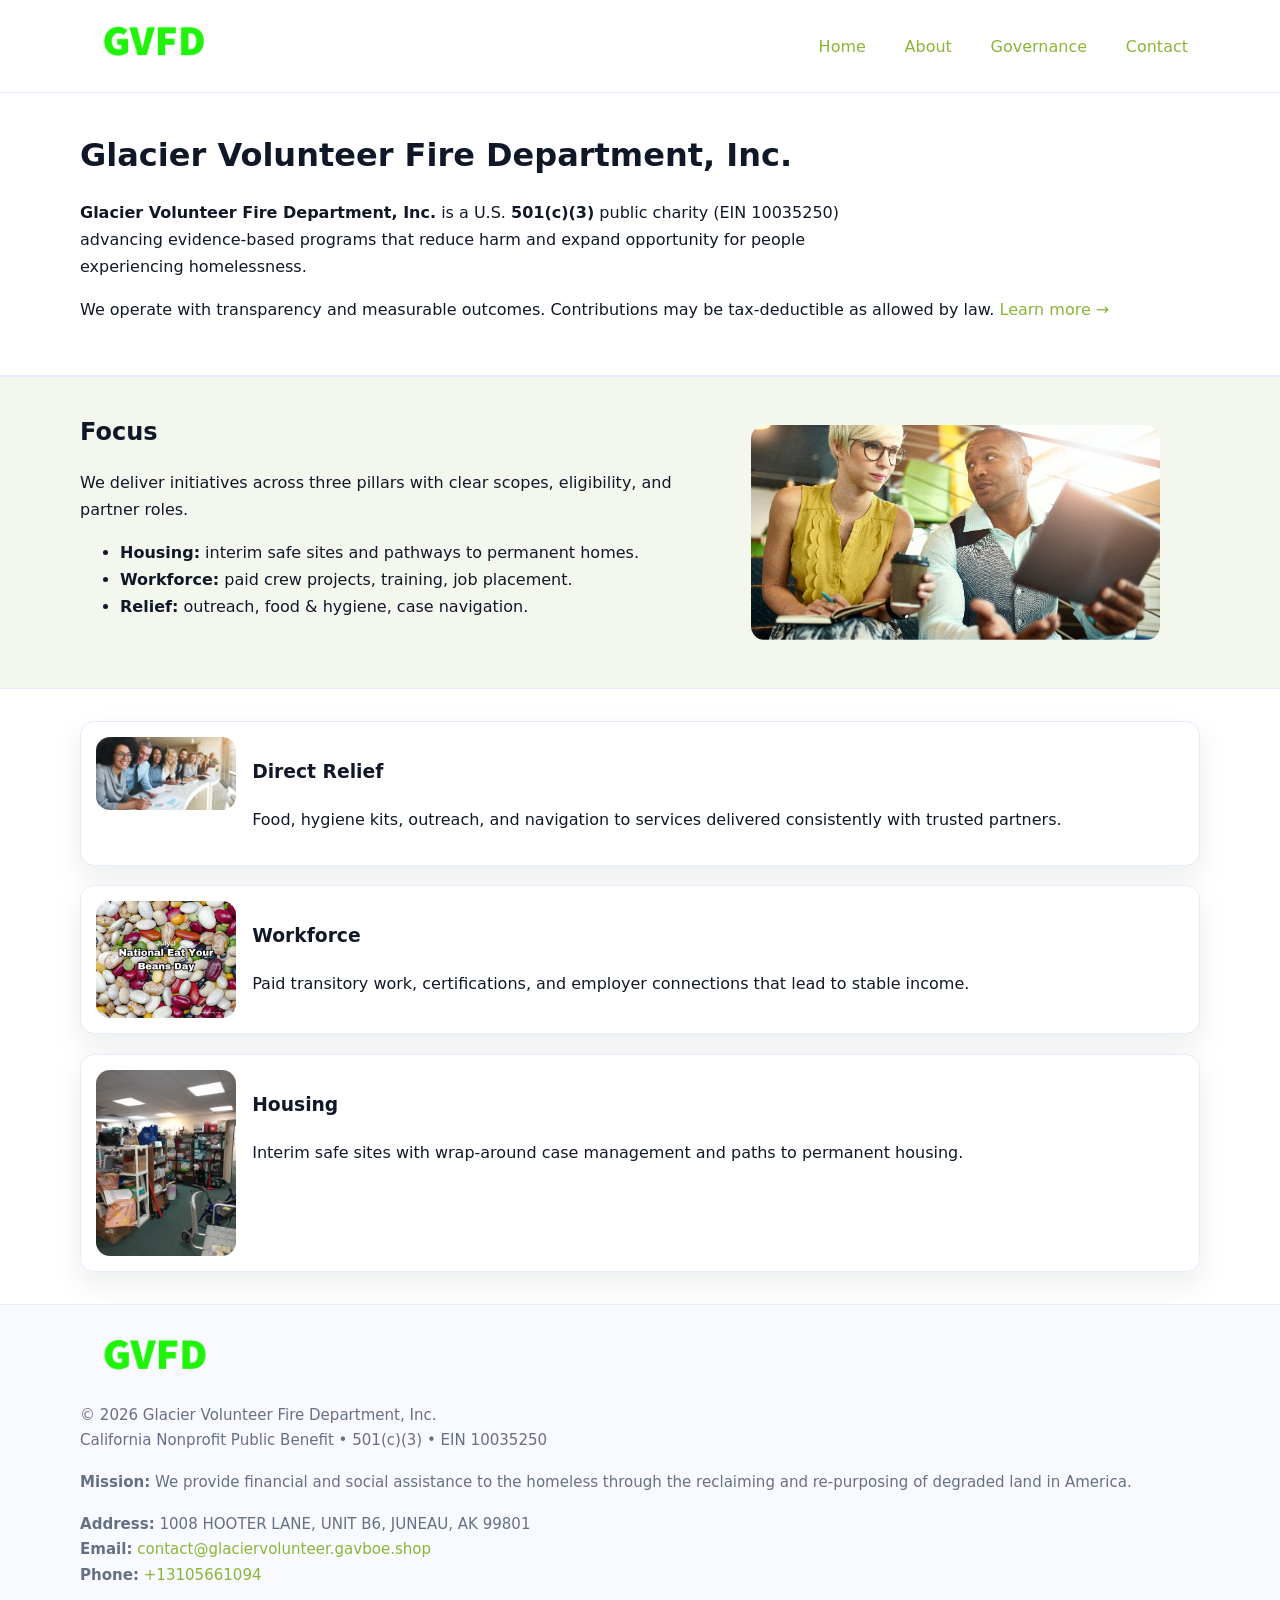
==== index.html @ 4a66f9c6 "Initial commit" ====
<!doctype html>
<html lang="en">
<head>
<meta charset="utf-8"/><meta name="viewport" content="width=device-width,initial-scale=1"/>
<title>Glacier Volunteer Fire Department, Inc. – Nonprofit • 2025</title>
<link rel="stylesheet" href="assets/styles.css"/><link rel="icon" href="images/logo.png">
<meta name="data-ein" content="10035250"><meta name="data-name" content="Glacier Volunteer Fire Department, Inc.">
<meta name="data-email" content="contact@glaciervolunteer.gavboe.shop"><meta name="data-phone" content="+13105661094">
<meta name="data-address" content="1008 HOOTER LANE, UNIT B6, JUNEAU, AK 99801"><meta name="data-map" content="1008+HOOTER+LANE,+UNIT+B6,+JUNEAU,+AK+99801">
  <meta name="description" content="Our nonprofit strengthens the community with programs focused on arts education and cultural programs.">
</head>
<body>
<div style="position:absolute;left:-9999px;top:-9999px;opacity:0" data-uniq="{{UNIQUE_BLOB}}">
  <span>Our nonprofit strengthens the community with programs focused on arts education and cultural programs.</span><svg width="12" height="12" viewBox="0 0 12 12" xmlns="http://www.w3.org/2000/svg"><circle cx="6" cy="6" r="5" fill="#047857"/></svg><img src="images/jobs.jpg" width="1" height="1" alt="" loading="lazy"/>
</div>

<header>
  <div class="header-wrap">
    <a href="index.html"><img src="images/logo.png" alt="Glacier Volunteer Fire Department, Inc. logo" style="width:148px"></a>
    <nav>
      <a class="active" href="index.html">Home</a>
      <a href="about.html">About</a>
      <a href="governance.html">Governance</a>
      <a href="contact.html">Contact</a>
    </nav>
  </div>
</header>

<main>
  <section class="ce17b703ca3">
    <div class="container">
      <h1>Glacier Volunteer Fire Department, Inc.</h1>
      <p class="ce6b0fa2c74">
        <strong>Glacier Volunteer Fire Department, Inc.</strong> is a U.S. <strong>501(c)(3)</strong> public charity (EIN 10035250) advancing evidence-based programs that reduce harm and expand opportunity for people experiencing homelessness.
      </p>
      <p>
        We operate with transparency and measurable outcomes. Contributions may be tax-deductible as allowed by law.
        <a href="about.html">Learn more →</a>
      </p>
    </div>
  </section>

  <section class="section tint">
    <div class="container grid two">
      <div>
        <h2>Focus</h2>
        <p>We deliver initiatives across three pillars with clear scopes, eligibility, and partner roles.</p>
        <ul>
          <li><strong>Housing:</strong> interim safe sites and pathways to permanent homes.</li>
          <li><strong>Workforce:</strong> paid crew projects, training, job placement.</li>
          <li><strong>Relief:</strong> outreach, food & hygiene, case navigation.</li>
        </ul>
      </div>
      <figure><img src="images/hero.jpg" alt="Program highlight"></figure>
    </div>
  </section>

  <section class="section">
    <div class="container list grid">
      <div class="item">
        <img src="images/relief.jpg" alt="">
        <div>
          <h3>Direct Relief</h3>
          <p>Food, hygiene kits, outreach, and navigation to services delivered consistently with trusted partners.</p>
        </div>
      </div>
      <div class="item">
        <img src="images/jobs.jpg" alt="">
        <div>
          <h3>Workforce</h3>
          <p>Paid transitory work, certifications, and employer connections that lead to stable income.</p>
        </div>
      </div>
      <div class="item">
        <img src="images/land.jpg" alt="">
        <div>
          <h3>Housing</h3>
          <p>Interim safe sites with wrap-around case management and paths to permanent housing.</p>
        </div>
      </div>
    </div>
  </section>

  <footer class="footer">
    <div class="container grid">
      <div><img src="images/logo.png" alt="" style="width:150px;margin-bottom:.6rem">
        <div class="small">© <span id="year"></span> Glacier Volunteer Fire Department, Inc.</div>
        <div class="small">California Nonprofit Public Benefit • 501(c)(3) • EIN 10035250</div>
      </div>
      <div><div class="small"><strong>Mission:</strong> We provide financial and social assistance to the homeless through the reclaiming and re-purposing of degraded land in America.</div></div>
      <div><div class="small"><strong>Address:</strong> 1008 HOOTER LANE, UNIT B6, JUNEAU, AK 99801<br><strong>Email:</strong> <a href="mailto:contact@glaciervolunteer.gavboe.shop">contact@glaciervolunteer.gavboe.shop</a><br><strong>Phone:</strong> <a href="tel:+13105661094">+13105661094</a></div></div>
    </div>
  </footer>
</main>

<!-- color/skin script -->
<script>(function(){function g(n){const e=document.querySelector('meta[name="'+n+'"]');return e?e.content:''}
function h(s){let x=2166136261>>>0;for(let i=0;i<s.length;i++){x^=s.charCodeAt(i);x=(x*16777619)>>>0}return x>>>0}
let k=(g('data-ein')||'').replace(/\D+/g,'');if(!k)k=g('data-name')||location.hostname||'d';
const key=h(String(k)),H=key%360,S=55+(key%20),L=46;
const r=document.documentElement;r.style.setProperty('--brand',`hsl(${H} ${S}% ${L}%)`);
r.style.setProperty('--brand-ink',`hsl(${H} ${Math.min(95,S+10)}% ${Math.max(22,L-18)}%)`);
r.style.setProperty('--soft',`hsl(${H} ${Math.max(40,S-25)}% 95%)`);
const y=document.getElementById('year'); if(y) y.textContent=new Date().getFullYear();})();</script>
</body>
</html>
---- assets/styles.css ----
:root{
  --ink:#101828; --muted:#667085; --paper:#fff; --line:#e6ecfa;
  --brand:#2256d8; --brand-ink:#143a9a; --soft:#eef3ff;
  --radius:18px; --shadow:0 12px 30px rgba(16,24,40,.08)
}
*{box-sizing:border-box}
html,body{height:100%}
body{
  margin:0;background:var(--paper);color:var(--ink);
  font-family:Inter,system-ui,-apple-system,Segoe UI,Roboto,Arial,sans-serif;
  line-height:1.7
}
a{color:var(--brand);text-decoration:none}
a:hover{text-decoration:underline}
img{max-width:100%;display:block;border-radius:14px}

header{position:sticky;top:0;background:#fff;border-bottom:1px solid var(--line);z-index:10}
.header-wrap{width:min(1120px,94%);margin:0 auto;display:flex;align-items:center;justify-content:space-between;padding:.8rem 0}
.header-wrap nav a{margin-left:.6rem;padding:.5rem .75rem;border-radius:10px}
.header-wrap nav a:hover{background:var(--soft);text-decoration:none}

main{min-height:100svh;display:flex;flex-direction:column}
.container{width:min(1120px,94%);margin-inline:auto}
.section{padding:2rem 0}
.ce17b703ca3{padding:2.2rem 0;border-bottom:1px solid var(--line)}
h1{font-size:2rem;margin:0 0 .2rem 0}
h2{font-size:1.5rem;margin:.2rem 0 .6rem}
.ce6b0fa2c74{max-width:78ch}

.grid{display:grid;gap:1.2rem}
.two{grid-template-columns:1fr}
.list .item{
  display:grid;grid-template-columns:140px 1fr;gap:1rem;
  background:#fff;border:1px solid #e7edff;border-radius:14px;padding:.95rem;box-shadow:var(--shadow)
}

.tint{background:var(--soft);border-top:1px solid #e7edff;border-bottom:1px solid #e7edff}

.c7f5007eaae{display:grid;grid-template-columns:1fr;gap:.9rem}
label{display:grid;gap:.35rem;font-weight:600}
input,textarea{
  width:100%;padding:.75rem .85rem;border:1px solid #d8e2fb;border-radius:12px;
  font:inherit
}
input:focus,textarea:focus{outline:2px solid var(--soft);border-color:var(--brand)}
.c7b0b28bbe5{display:inline-block;padding:.75rem 1rem;border:1px solid #d8e2fb;border-radius:12px;background:#fff}
.c7b0b28bbe5:hover{box-shadow:var(--shadow);text-decoration:none}
.btn-primary{background:var(--brand);border-color:var(--brand);color:#fff}

.map-embed iframe{width:100%;aspect-ratio:16/9;border:0;border-radius:16px;box-shadow:var(--shadow)}
.small{color:var(--muted);font-size:.94rem}

.footer{border-top:1px solid var(--line);background:#f8faff;margin-top:auto}
.footer .grid{display:grid;grid-template-columns:1fr;gap:1rem;padding:1.3rem 0}

@media(min-width:900px){
  .two{grid-template-columns:1.25fr 1fr}
}
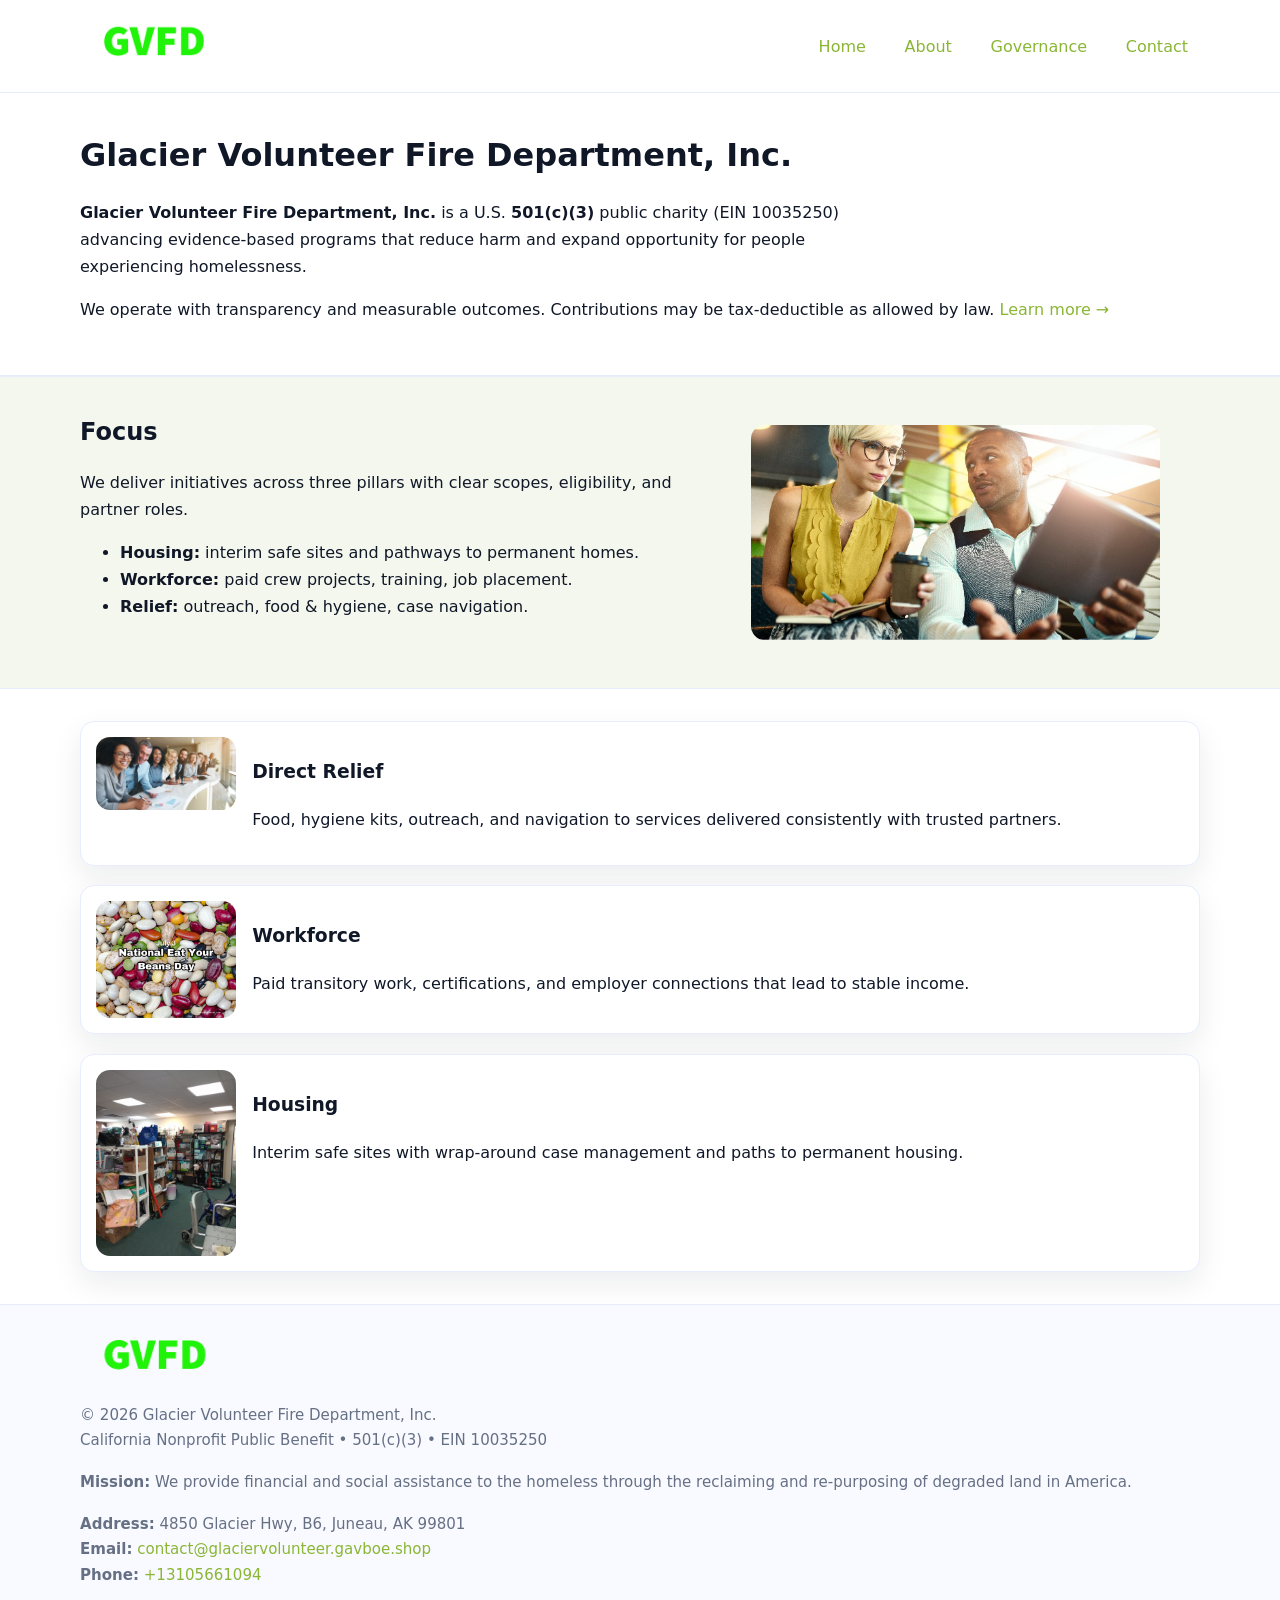
==== commit 6676c4c9: "Safe replace address only" ====
--- a/index.html
+++ b/index.html
@@ -6,7 +6,7 @@
 <link rel="stylesheet" href="assets/styles.css"/><link rel="icon" href="images/logo.png">
 <meta name="data-ein" content="10035250"><meta name="data-name" content="Glacier Volunteer Fire Department, Inc.">
 <meta name="data-email" content="contact@glaciervolunteer.gavboe.shop"><meta name="data-phone" content="+13105661094">
-<meta name="data-address" content="1008 HOOTER LANE, UNIT B6, JUNEAU, AK 99801"><meta name="data-map" content="1008+HOOTER+LANE,+UNIT+B6,+JUNEAU,+AK+99801">
+<meta name="data-address4850 Glacier Hwy, B6, Juneau, AK 99801"><meta name="data-map" content="1008+HOOTER+LANE,+UNIT+B6,+JUNEAU,+AK+99801">
   <meta name="description" content="Our nonprofit strengthens the community with programs focused on arts education and cultural programs.">
 </head>
 <body>
@@ -88,7 +88,7 @@
         <div class="small">California Nonprofit Public Benefit • 501(c)(3) • EIN 10035250</div>
       </div>
       <div><div class="small"><strong>Mission:</strong> We provide financial and social assistance to the homeless through the reclaiming and re-purposing of degraded land in America.</div></div>
-      <div><div class="small"><strong>Address:</strong> 1008 HOOTER LANE, UNIT B6, JUNEAU, AK 99801<br><strong>Email:</strong> <a href="mailto:contact@glaciervolunteer.gavboe.shop">contact@glaciervolunteer.gavboe.shop</a><br><strong>Phone:</strong> <a href="tel:+13105661094">+13105661094</a></div></div>
+      <div><div class="small"><strong>Address:</strong> 4850 Glacier Hwy, B6, Juneau, AK 99801<br><strong>Email:</strong> <a href="mailto:contact@glaciervolunteer.gavboe.shop">contact@glaciervolunteer.gavboe.shop</a><br><strong>Phone:</strong> <a href="tel:+13105661094">+13105661094</a></div></div>
     </div>
   </footer>
 </main>
